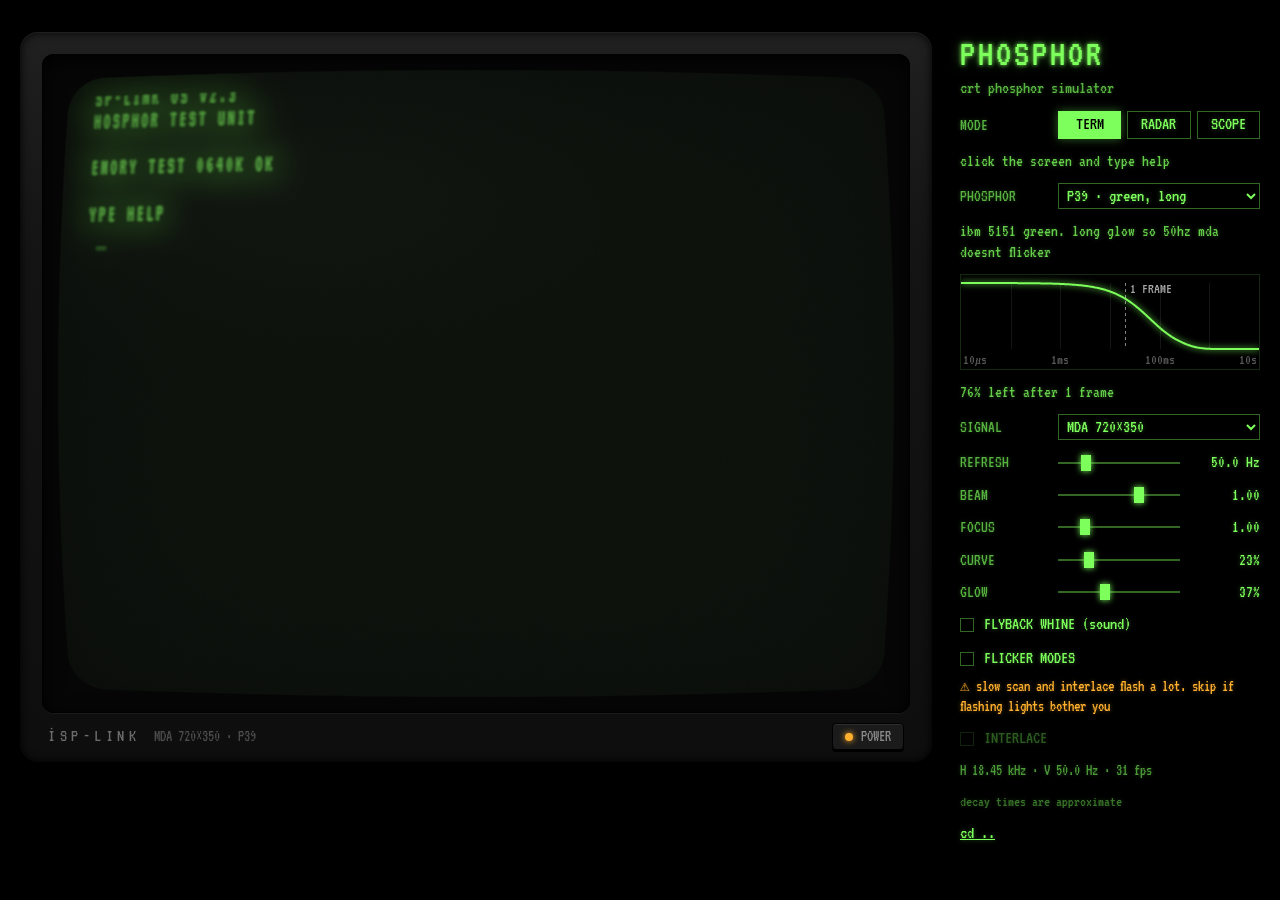
==== phosphor/index.html @ eebbf5b2 "meow" ====
<!DOCTYPE html>
<html lang="en">
<head>
<meta charset="UTF-8">
<meta name="viewport" content="width=device-width, initial-scale=1.0">
<title>PHOSPHOR</title>
<link rel="icon" href="data:,">
<link href="https://fonts.googleapis.com/css2?family=VT323&display=swap" rel="stylesheet">
<link rel="stylesheet" href="style.css">
</head>
<body>

<main class="rig">
  <section class="monitor">
    <div class="bezel" id="bezel">
      <canvas id="tube" aria-label="CRT screen"></canvas>
      <input id="keys" type="text" autocomplete="off" autocapitalize="off" spellcheck="false" aria-label="terminal input">
      <div class="fault" id="fault" hidden></div>
    </div>
    <div class="plate">
      <span class="brand">İSP-LINK</span>
      <span class="model" id="model"></span>
      <button class="power" id="power" aria-pressed="false"><span class="led" id="led"></span>POWER</button>
    </div>
  </section>

  <aside class="panel">
    <div>
      <h1>PHOSPHOR</h1>
      <p class="sub">crt phosphor simulator</p>
    </div>

    <div class="field">
      <span class="label">MODE</span>
      <div class="modes" role="group" aria-label="mode">
        <button data-mode="term">TERM</button>
        <button data-mode="radar">RADAR</button>
        <button data-mode="scope">SCOPE</button>
      </div>
    </div>

    <p class="hint" data-for="term">click the screen and type help</p>
    <p class="hint" data-for="radar">blue flash is the sweep, yellow is the afterglow</p>
    <p class="hint" data-for="scope">drop a stereo audio file on the screen (L = x, R = y)</p>

    <label class="field"><span class="label">PHOSPHOR</span><select id="phosphor"></select></label>
    <p class="note" id="pnote"></p>
    <canvas id="decay" aria-label="decay curve"></canvas>
    <p class="note" id="pleft"></p>

    <label class="field" data-for="term scope"><span class="label">SIGNAL</span><select id="signal"></select></label>
    <div class="field" data-for="scope">
      <span class="label">AUDIO</span>
      <label class="file"><input type="file" id="audiofile" accept="audio/*"><span id="audioname">LOAD FILE</span></label>
    </div>

    <label class="field slider" data-for="term"><span class="label">REFRESH</span><input type="range" id="hz"><output id="hzout"></output></label>
    <label class="field slider" data-for="radar"><span class="label">ROTATION</span><input type="range" id="rpm"><output id="rpmout"></output></label>
    <label class="field slider" data-for="scope"><span class="label">FREQ</span><input type="range" id="freq"><output id="freqout"></output></label>
    <label class="field slider"><span class="label">BEAM</span><input type="range" id="beam"><output id="beamout"></output></label>
    <label class="field slider"><span class="label">FOCUS</span><input type="range" id="focus"><output id="focusout"></output></label>
    <label class="field slider"><span class="label">CURVE</span><input type="range" id="curve"><output id="curveout"></output></label>
    <label class="field slider"><span class="label">GLOW</span><input type="range" id="glow"><output id="glowout"></output></label>

    <label class="check" data-for="term"><input type="checkbox" id="whine"><span>FLYBACK WHINE (sound)</span></label>
    <label class="check" data-for="term"><input type="checkbox" id="unlock"><span>FLICKER MODES</span></label>
    <p class="warn" data-for="term" id="unlockwarn">⚠ slow scan and interlace flash a lot. skip if flashing lights bother you</p>
    <label class="check" data-for="term"><input type="checkbox" id="interlace" disabled><span>INTERLACE</span></label>

    <p class="readout" id="readout"></p>
    <p class="fine">decay times are approximate</p>
    <a class="back" href="../">cd ..</a>
  </aside>
</main>

<script src="phosphors.js"></script>
<script src="crt.js"></script>
<script src="sources.js"></script>
<script src="main.js"></script>

</body>
</html>
---- phosphor/style.css ----
:root {
  --ink: #7dff5c;
  --ink-dim: rgba(125, 255, 92, 0.4);
  --ink-faint: rgba(125, 255, 92, 0.16);
}

* { box-sizing: border-box; }

[hidden] { display: none !important; }

html { color-scheme: dark; }

body {
  margin: 0;
  min-height: 100vh;
  background: #000;
  color: var(--ink);
  font-family: 'VT323', monospace;
  font-size: 20px;
  line-height: 1.2;
  text-shadow: 0 0 4px var(--ink-dim);
}

.rig {
  display: grid;
  grid-template-columns: minmax(0, 1fr) 300px;
  gap: 28px;
  max-width: 1340px;
  margin: 0 auto;
  padding: 32px 20px;
  align-items: start;
}

.monitor {
  background: linear-gradient(180deg, #202020, #141414 30%, #0e0e0e);
  border-radius: 18px;
  padding: 22px 22px 12px;
  box-shadow: 0 0 40px rgba(0, 0, 0, 0.8), inset 0 1px 0 rgba(255, 255, 255, 0.06), inset 0 0 10px #000;
}

.bezel {
  position: relative;
  background: #060606;
  border-radius: 12px;
  padding: 16px;
  box-shadow: inset 0 0 0 1px #000, inset 0 6px 22px rgba(0, 0, 0, 0.95), 0 1px 0 rgba(255, 255, 255, 0.05);
}

#tube {
  display: block;
  width: min(100%, calc((100vh - 150px) * var(--aspect, 1.3333)));
  aspect-ratio: var(--aspect, 1.3333);
  margin: 0 auto;
}

.bezel.typing #tube { cursor: text; }

#keys {
  position: absolute;
  left: 0;
  top: 0;
  width: 1px;
  height: 1px;
  padding: 0;
  border: 0;
  opacity: 0;
  font-size: 16px;
  pointer-events: none;
}

.fault {
  position: absolute;
  inset: 16px;
  display: grid;
  place-items: center;
  padding: 24px;
  text-align: center;
  white-space: pre-line;
  color: #ff5555;
  text-shadow: 0 0 6px #ff5555;
}

.plate {
  display: flex;
  align-items: center;
  gap: 14px;
  padding: 10px 6px 0;
  color: #6b6b6b;
  text-shadow: none;
}

.brand { font-size: 18px; letter-spacing: 0.25em; }

.model { flex: 1; font-size: 16px; color: #4c4c4c; }

.power {
  display: inline-flex;
  align-items: center;
  gap: 8px;
  padding: 3px 12px;
  font: inherit;
  font-size: 16px;
  color: #8a8a8a;
  background: #1b1b1b;
  border: 1px solid #000;
  border-radius: 4px;
  box-shadow: inset 0 1px 0 rgba(255, 255, 255, 0.08), 0 2px 0 #000;
  cursor: pointer;
}
.power:active { transform: translateY(1px); box-shadow: inset 0 1px 0 rgba(255, 255, 255, 0.05); }

.led {
  width: 8px;
  height: 8px;
  border-radius: 50%;
  background: #1c261c;
  box-shadow: inset 0 0 2px #000;
}
.led.warm { background: #ffb02e; box-shadow: 0 0 6px #ffb02e; }
.led.on { background: #63ff5a; box-shadow: 0 0 6px #63ff5a, 0 0 12px rgba(99, 255, 90, 0.6); }

.panel {
  display: flex;
  flex-direction: column;
  gap: 12px;
  min-width: 0;
}

h1 {
  margin: 0;
  font-size: 38px;
  font-weight: normal;
  letter-spacing: 0.08em;
  text-shadow: 0 0 4px var(--ink), 0 0 12px var(--ink-dim);
}

.sub { margin: 0; font-size: 18px; opacity: 0.7; }

.field {
  display: grid;
  grid-template-columns: 88px minmax(0, 1fr);
  align-items: center;
  gap: 10px;
}
.field.slider { grid-template-columns: 88px minmax(0, 1fr) 70px; }

.label { font-size: 17px; opacity: 0.7; }

button, select {
  font: inherit;
  color: var(--ink);
  background: #000;
  border: 1px solid var(--ink-dim);
  border-radius: 0;
  text-shadow: inherit;
}

.modes { display: flex; gap: 6px; }
.modes button { flex: 1; padding: 2px 0; font-size: 18px; cursor: pointer; }
.modes button:hover { border-color: var(--ink); }
.modes button[aria-pressed="true"] {
  color: #000;
  background: var(--ink);
  text-shadow: none;
  box-shadow: 0 0 10px var(--ink-dim);
}

select { width: 100%; padding: 2px 4px; font-size: 18px; cursor: pointer; }
select option { background: #000; color: var(--ink); }

output { font-size: 17px; text-align: right; white-space: nowrap; }

input[type="range"] {
  width: 100%;
  height: 18px;
  margin: 0;
  background: transparent;
  -webkit-appearance: none;
  appearance: none;
  cursor: pointer;
}
input[type="range"]::-webkit-slider-runnable-track { height: 2px; background: var(--ink-dim); }
input[type="range"]::-moz-range-track { height: 2px; background: var(--ink-dim); }
input[type="range"]::-webkit-slider-thumb {
  width: 10px;
  height: 16px;
  margin-top: -7px;
  background: var(--ink);
  border: 0;
  box-shadow: 0 0 6px var(--ink);
  -webkit-appearance: none;
}
input[type="range"]::-moz-range-thumb {
  width: 10px;
  height: 16px;
  background: var(--ink);
  border: 0;
  border-radius: 0;
  box-shadow: 0 0 6px var(--ink);
}

input:focus-visible, button:focus-visible, select:focus-visible, .file:focus-within {
  outline: 1px dashed var(--ink);
  outline-offset: 2px;
}

.check { display: flex; align-items: center; gap: 10px; font-size: 18px; cursor: pointer; }
.check input {
  width: 14px;
  height: 14px;
  margin: 0;
  background: #000;
  border: 1px solid var(--ink-dim);
  -webkit-appearance: none;
  appearance: none;
  cursor: pointer;
}
.check input:checked { background: var(--ink); box-shadow: 0 0 6px var(--ink); }
.check input:disabled, .check input:disabled + span { opacity: 0.35; cursor: not-allowed; }

.file {
  position: relative;
  display: block;
  padding: 2px 6px;
  overflow: hidden;
  font-size: 18px;
  white-space: nowrap;
  text-overflow: ellipsis;
  border: 1px solid var(--ink-dim);
  cursor: pointer;
}
.file:hover { border-color: var(--ink); }
.file input { position: absolute; width: 1px; height: 1px; opacity: 0; }

.hint, .note { margin: 0; font-size: 17px; opacity: 0.8; }

.warn { margin: -4px 0 0; font-size: 16px; color: #ffb02e; text-shadow: 0 0 4px rgba(255, 176, 46, 0.4); }

#decay {
  display: block;
  width: 100%;
  height: 96px;
  border: 1px solid var(--ink-faint);
}

.readout { margin: 0; font-size: 16px; opacity: 0.6; }

.fine { margin: 0; font-size: 15px; opacity: 0.45; }

.back { align-self: flex-start; color: var(--ink); font-size: 18px; }

@media (max-width: 880px) {
  .rig { grid-template-columns: minmax(0, 1fr); gap: 20px; padding: 16px; }
  .monitor { padding: 12px 12px 8px; }
  .bezel { padding: 10px; }
  #tube { width: 100%; }
}
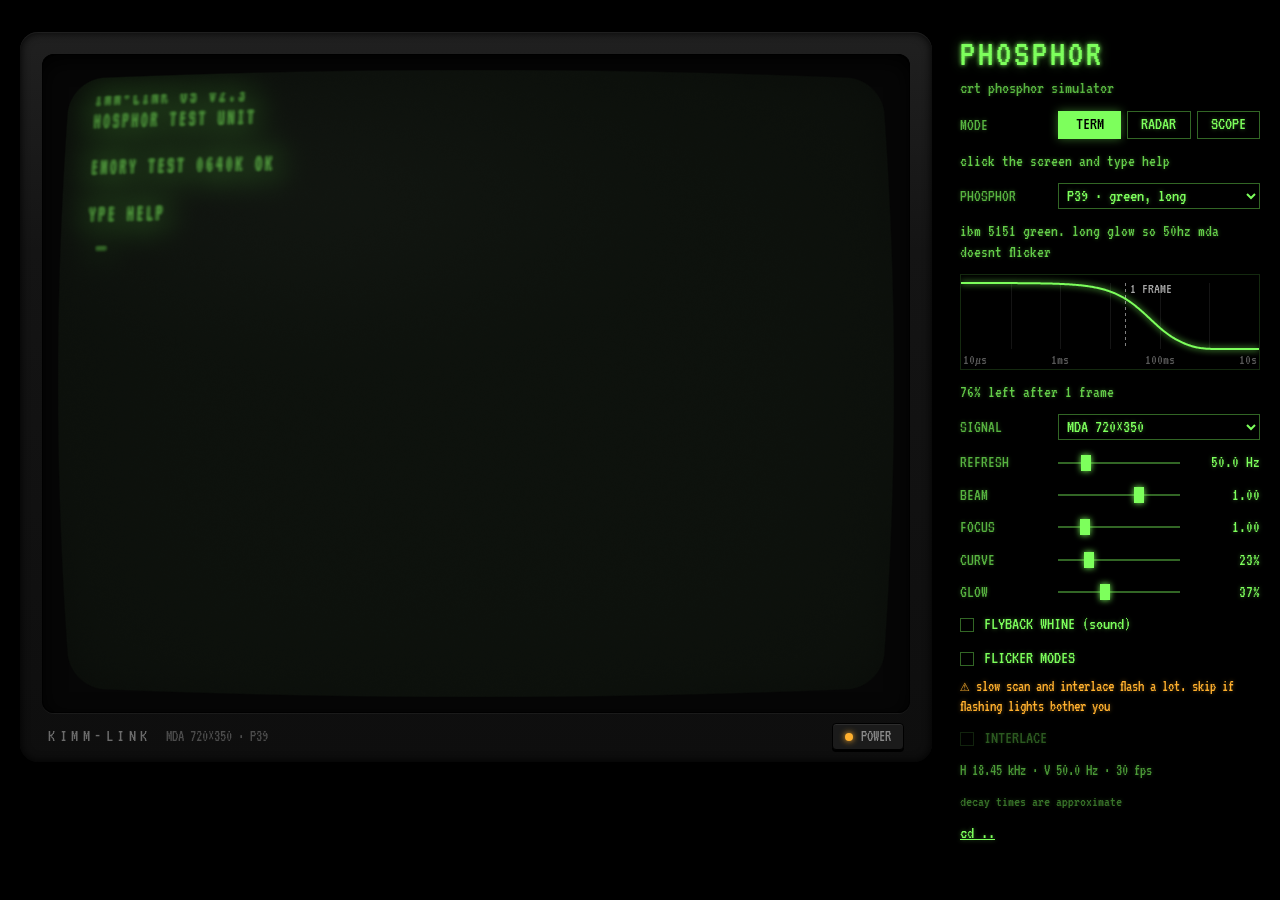
==== commit 386f8d29: "meow" ====
--- a/phosphor/index.html
+++ b/phosphor/index.html
@@ -18,7 +18,7 @@
       <div class="fault" id="fault" hidden></div>
     </div>
     <div class="plate">
-      <span class="brand">İSP-LINK</span>
+      <span class="brand">KIMM-LINK</span>
       <span class="model" id="model"></span>
       <button class="power" id="power" aria-pressed="false"><span class="led" id="led"></span>POWER</button>
     </div>
